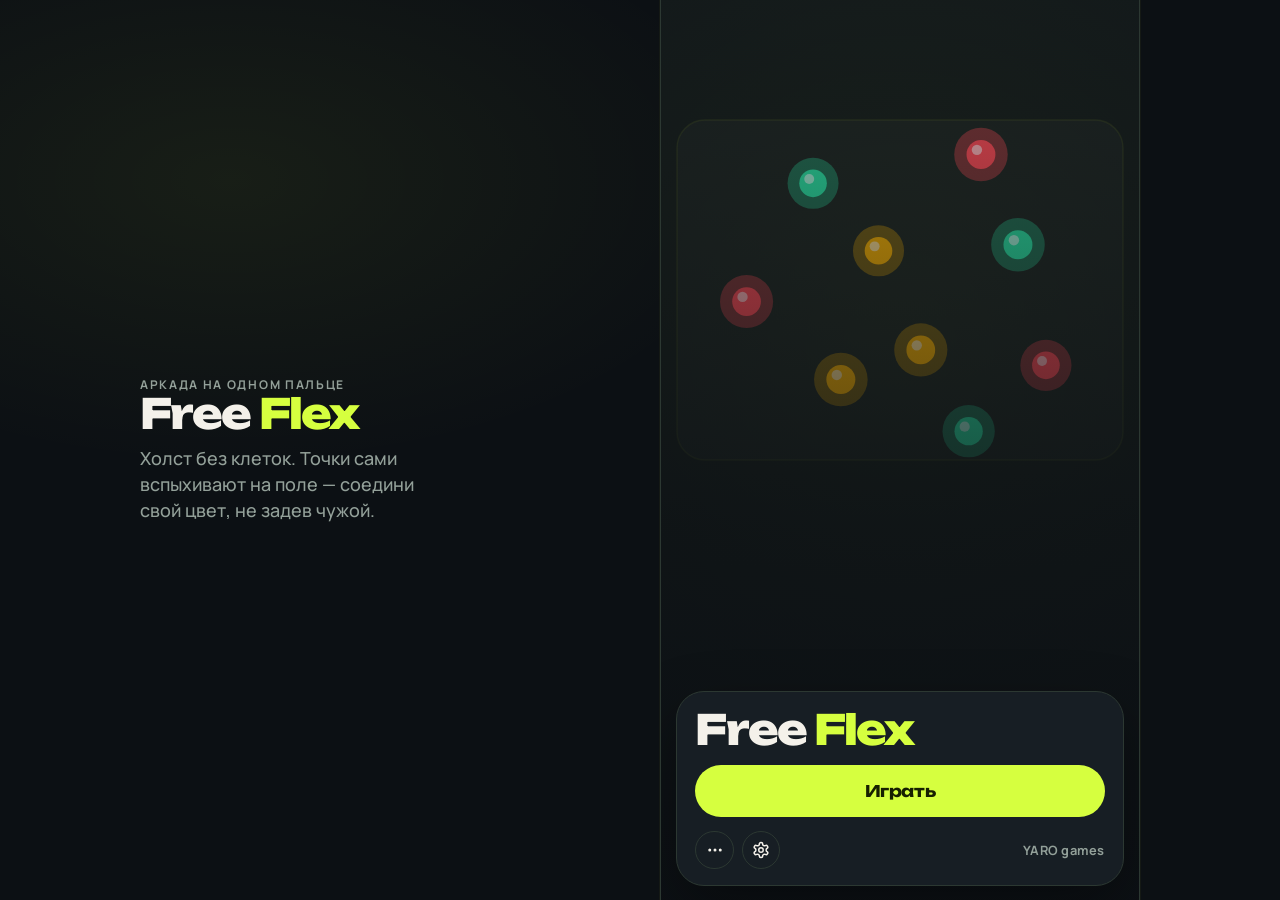
==== index.html @ 7b175f0e "Add files via upload" ====
<!doctype html>
<html lang="ru">
  <head>
    <meta charset="utf-8" />
    <meta
      name="viewport"
      content="width=device-width, initial-scale=1, maximum-scale=1, user-scalable=no, viewport-fit=cover"
    />
    <title>Free Flex</title>
    <meta name="description" content="Проведи линию по точкам одного цвета. Чужой цвет обрывает ход." />
    <meta name="theme-color" content="#0c1014" />
    <link rel="icon" type="image/svg+xml" href="./favicon.svg" />
    <link rel="manifest" href="./manifest.webmanifest" />
    <link rel="apple-touch-icon" href="./icon-180.png" />
    <style>html,body{background:#0c1014;margin:0}</style>
    <script type="module" crossorigin src="index-fZHzK_mD.js"></script>
    <link rel="stylesheet" crossorigin href="styles-DXhbUZ87.css">
  </head>
  <body>
    <div id="root"></div>
    <noscript>Для игры нужен включённый JavaScript.</noscript>
  </body>
</html>
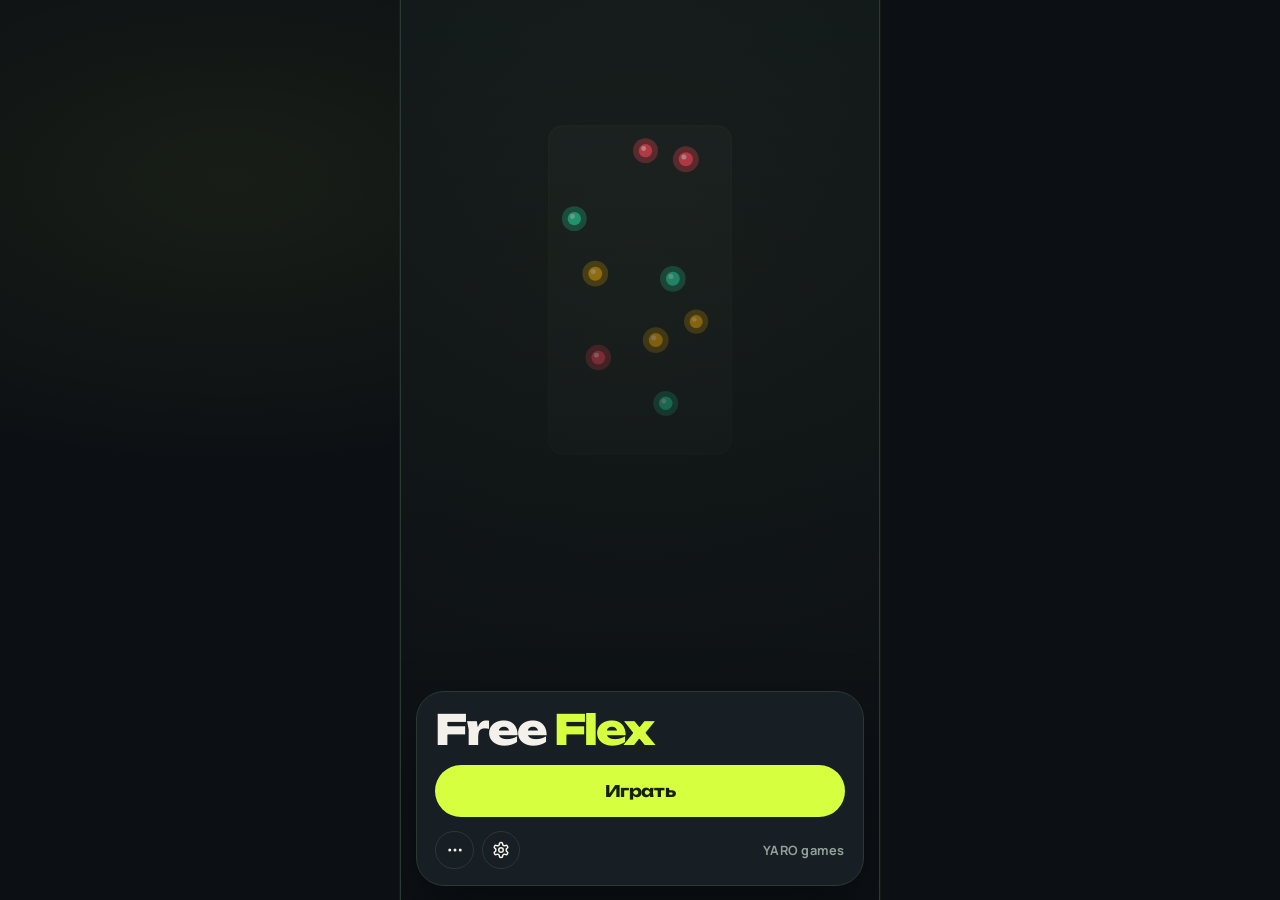
==== commit 47b40126: "Add files via upload" ====
--- a/index.html
+++ b/index.html
@@ -13,8 +13,8 @@
     <link rel="manifest" href="./manifest.webmanifest" />
     <link rel="apple-touch-icon" href="./icon-180.png" />
     <style>html,body{background:#0c1014;margin:0}</style>
-    <script type="module" crossorigin src="index-fZHzK_mD.js"></script>
-    <link rel="stylesheet" crossorigin href="styles-DXhbUZ87.css">
+    <script type="module" crossorigin src="index-BJBalYG3.js"></script>
+    <link rel="stylesheet" crossorigin href="styles-R5jwb0Cs.css">
   </head>
   <body>
     <div id="root"></div>
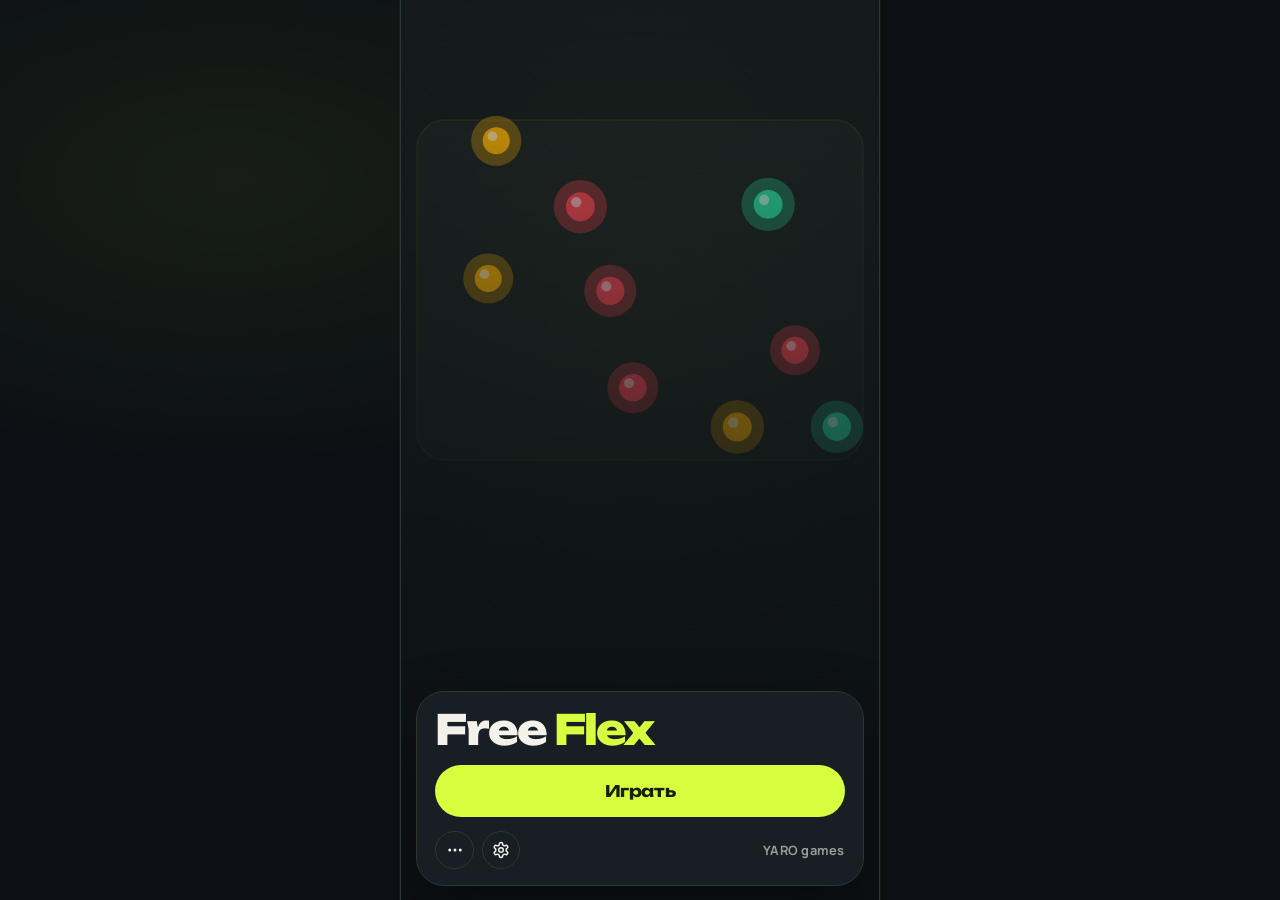
==== commit d926fc5e: "Add files via upload" ====
--- a/index.html
+++ b/index.html
@@ -13,7 +13,7 @@
     <link rel="manifest" href="./manifest.webmanifest" />
     <link rel="apple-touch-icon" href="./icon-180.png" />
     <style>html,body{background:#0c1014;margin:0}</style>
-    <script type="module" crossorigin src="index-BJBalYG3.js"></script>
+    <script type="module" crossorigin src="index-DMEJ7hAY.js"></script>
     <link rel="stylesheet" crossorigin href="styles-R5jwb0Cs.css">
   </head>
   <body>
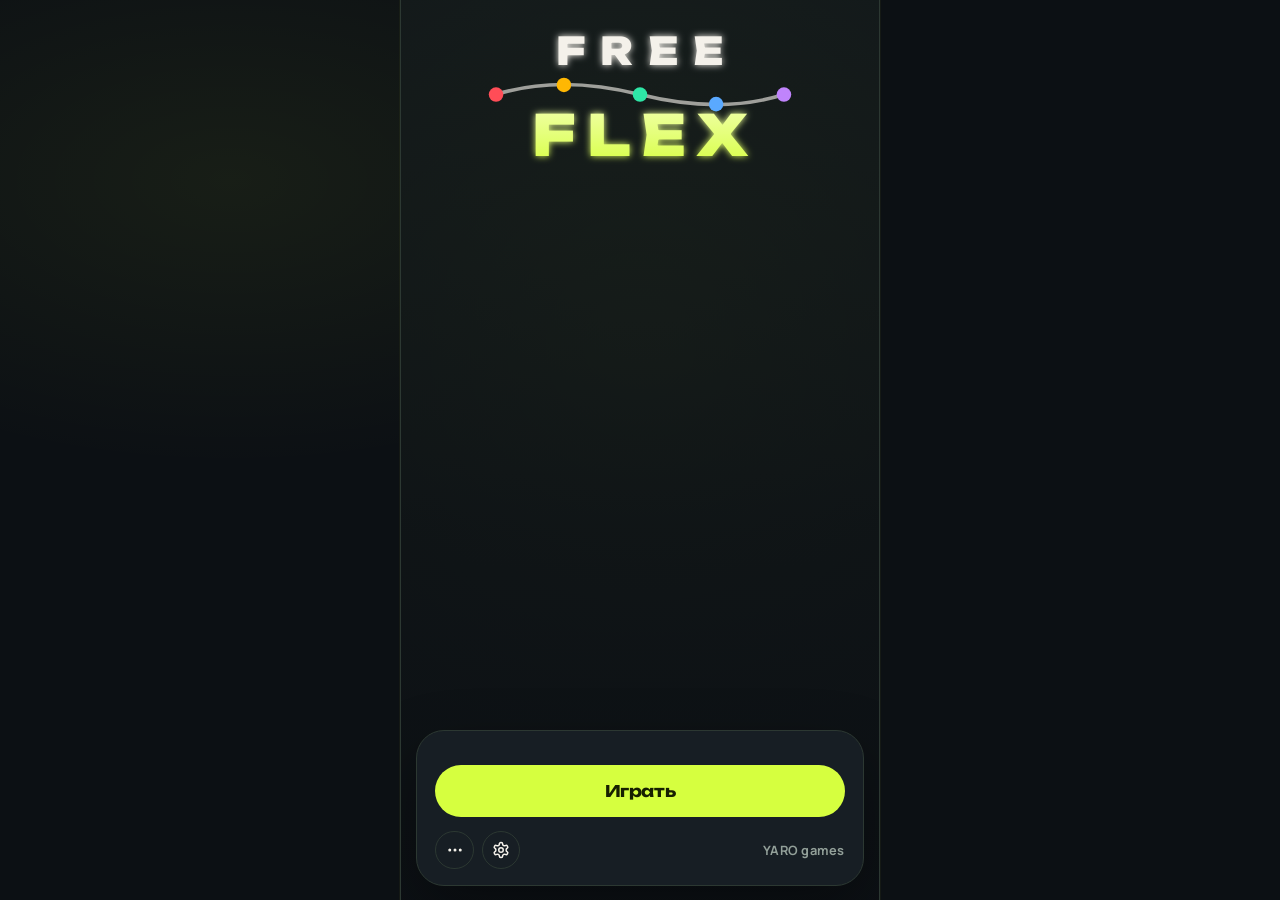
==== commit 93a9d845: "Add files via upload" ====
--- a/index.html
+++ b/index.html
@@ -13,8 +13,8 @@
     <link rel="manifest" href="./manifest.webmanifest" />
     <link rel="apple-touch-icon" href="./icon-180.png" />
     <style>html,body{background:#0c1014;margin:0}</style>
-    <script type="module" crossorigin src="index-DMEJ7hAY.js"></script>
-    <link rel="stylesheet" crossorigin href="styles-R5jwb0Cs.css">
+    <script type="module" crossorigin src="index-6dnqEnSc.js"></script>
+    <link rel="stylesheet" crossorigin href="styles-C8k3UEGP.css">
   </head>
   <body>
     <div id="root"></div>
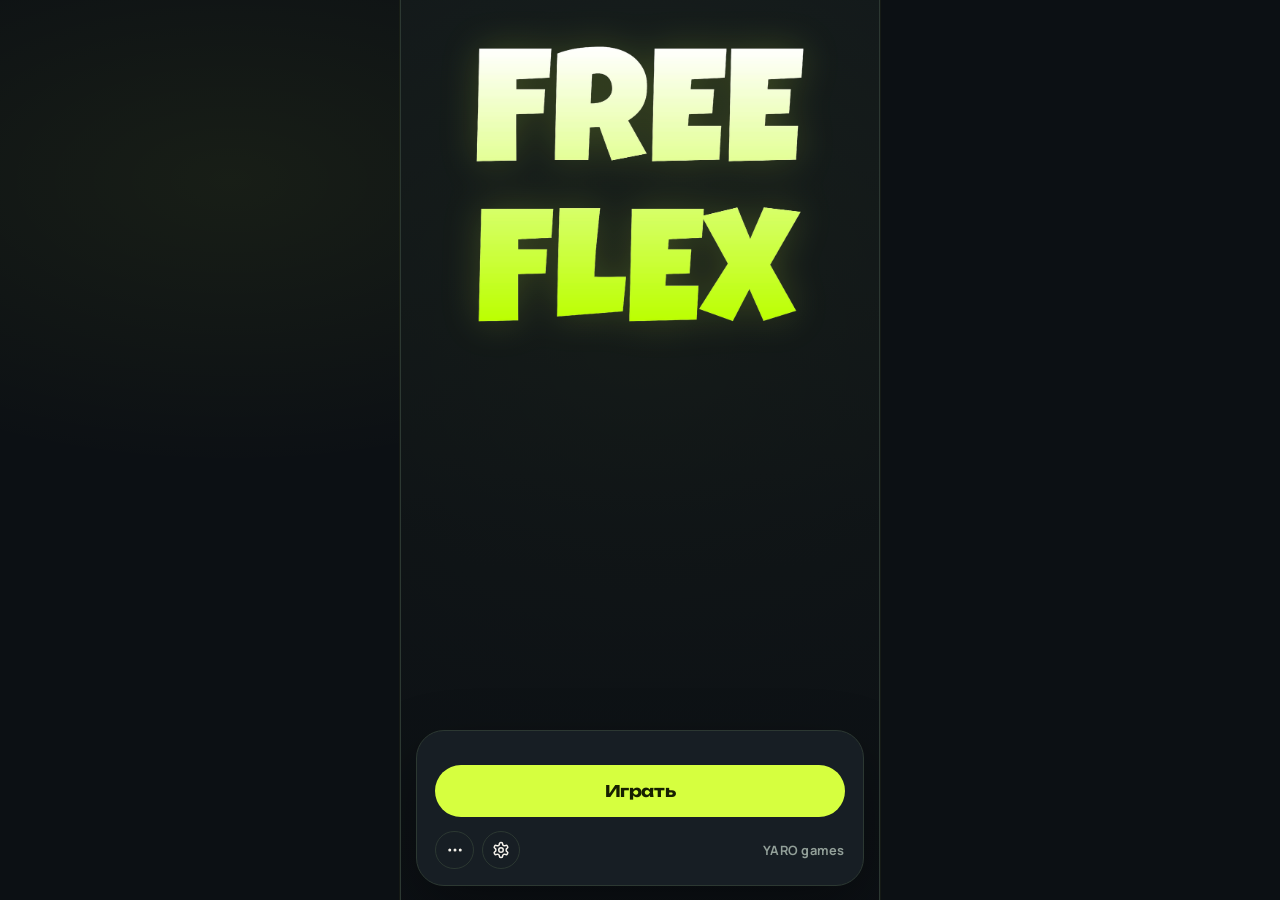
==== commit c5e4f6ef: "Add files via upload" ====
--- a/index.html
+++ b/index.html
@@ -13,8 +13,8 @@
     <link rel="manifest" href="./manifest.webmanifest" />
     <link rel="apple-touch-icon" href="./icon-180.png" />
     <style>html,body{background:#0c1014;margin:0}</style>
-    <script type="module" crossorigin src="index-6dnqEnSc.js"></script>
-    <link rel="stylesheet" crossorigin href="styles-C8k3UEGP.css">
+    <script type="module" crossorigin src="index-DQ7cmGeU.js"></script>
+    <link rel="stylesheet" crossorigin href="styles-B8W-90-v.css">
   </head>
   <body>
     <div id="root"></div>
